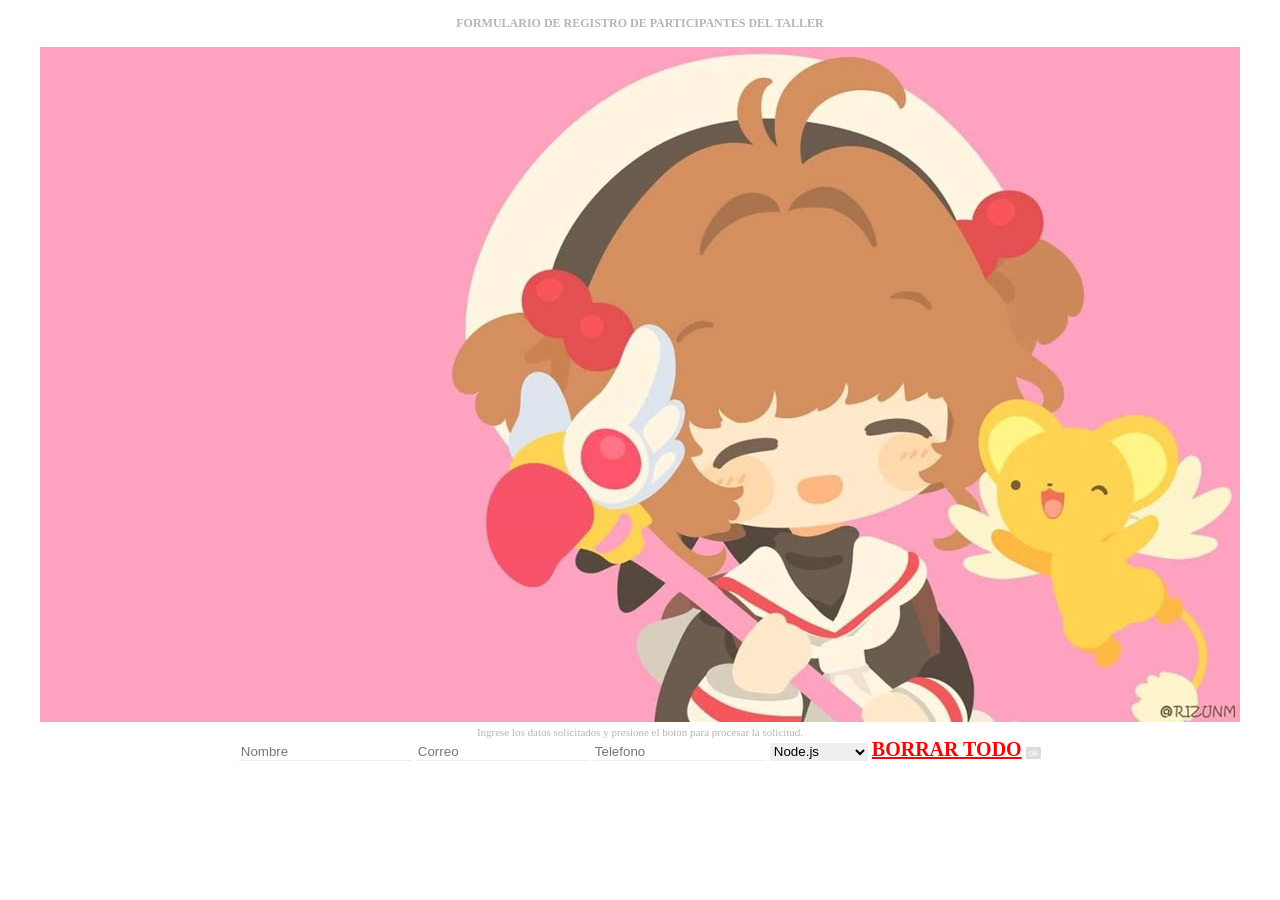
==== index.html @ dae5d759 "Agrega versión inicial del formulario de inscripción" ====
<!doctype html>
<html lang="es">
  <head>
    <meta charset="UTF-8" />
    <title>pagina1</title>
    <link rel="stylesheet" href="estilos.css" />
  </head>

  <body>
    <h4>FORMULARIO DE REGISTRO DE PARTICIPANTES DEL TALLER</h4>
    <img src="img/banner.png" />
    <p>
      Ingrese los datos solicitados y presione el boton para procesar la
      solicitud.
    </p>
    <input id="nombre" placeholder="Nombre" />
    <input id="correo" placeholder="Correo" />
    <input id="telefono" placeholder="Telefono" />
    <select id="taller">
      <option>Node.js</option>
      <option>Figma</option>
      <option>Git</option>
      <option>Testing</option>
      <option>CSS</option>
      <option>APIs</option>
      <option>React</option>
      <option>GitHub</option>
      <option>HTML</option>
      <option>Accesibilidad</option>
      <option>JavaScript</option>
      <option>Markdown</option>
    </select>
    <a href="#" id="borrar">BORRAR TODO</a>
    <button id="enviar">ok</button>
    <script src="app.js"></script>
  </body>
</html>
---- estilos.css ----
body {
  font-family: "Times New Roman";
  text-align: center;
  color: #b5b5b5;
  margin: 0;
}

h4 {
  font-size: 12px;
}

p {
  font-size: 11px;
  margin: 0;
}

input,
select {
  border: none;
  border-bottom: 1px solid #eeeeee;
  margin: 0;
}

button {
  font-size: 9px;
  padding: 1px 3px;
  background: #ddd;
  color: #fff;
  border: none;
}

a {
  color: red;
  font-size: 20px;
  font-weight: bold;
}

*:focus {
  outline: none;
}
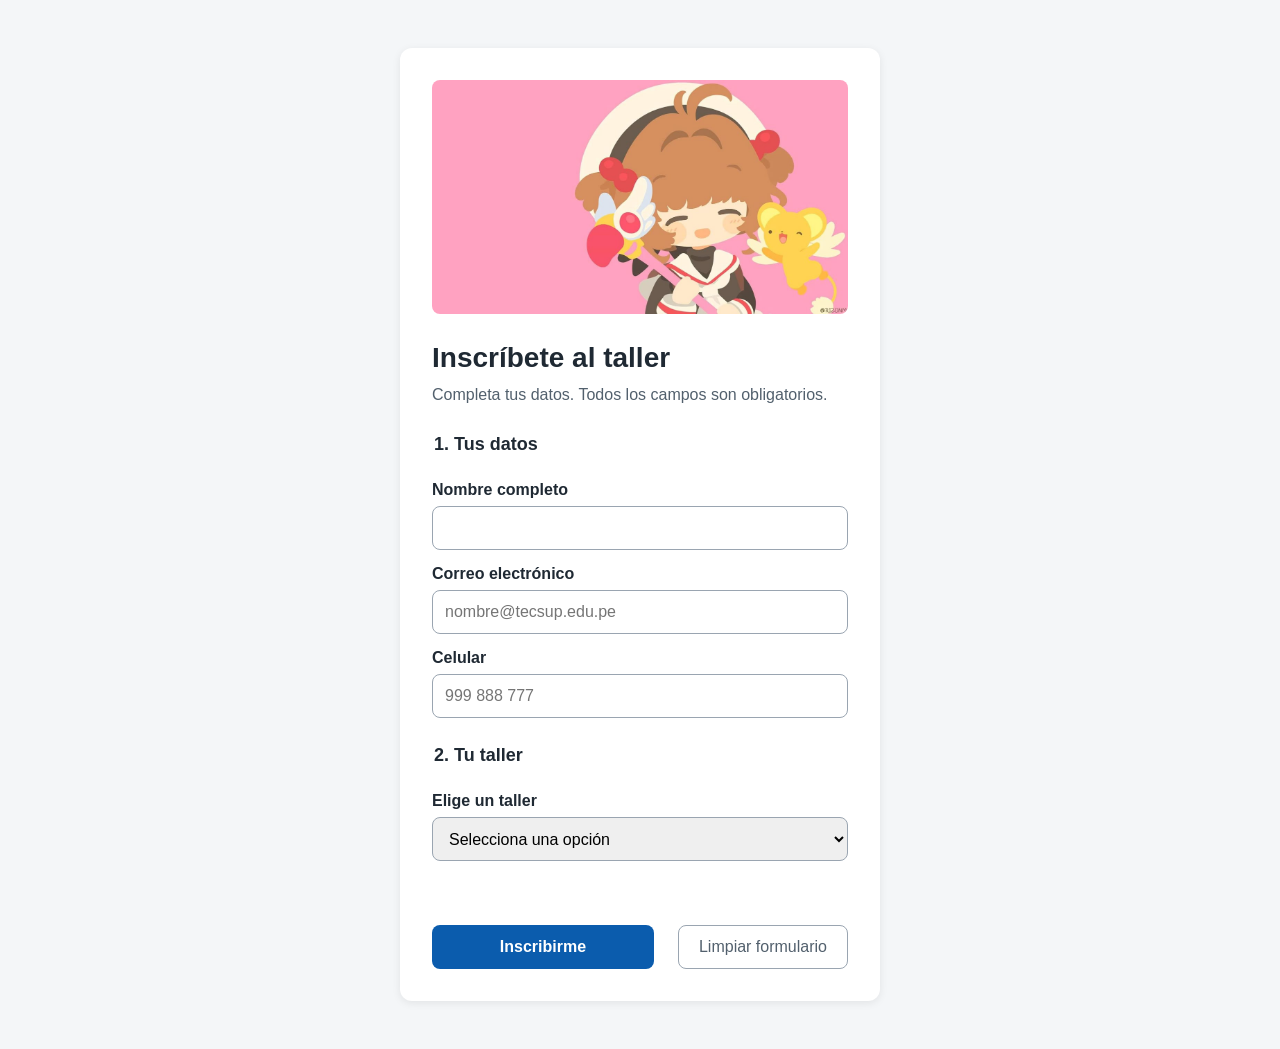
==== commit a7dc69f8: "Rediseña el formulario aplicando principios de UX/UI" ====
--- a/index.html
+++ b/index.html
@@ -2,36 +2,77 @@
 <html lang="es">
   <head>
     <meta charset="UTF-8" />
-    <title>pagina1</title>
+    <meta name="viewport" content="width=device-width, initial-scale=1.0" />
+    <title>Inscripción al taller</title>
     <link rel="stylesheet" href="estilos.css" />
   </head>
 
   <body>
-    <h4>FORMULARIO DE REGISTRO DE PARTICIPANTES DEL TALLER</h4>
-    <img src="img/banner.png" />
-    <p>
-      Ingrese los datos solicitados y presione el boton para procesar la
-      solicitud.
-    </p>
-    <input id="nombre" placeholder="Nombre" />
-    <input id="correo" placeholder="Correo" />
-    <input id="telefono" placeholder="Telefono" />
-    <select id="taller">
-      <option>Node.js</option>
-      <option>Figma</option>
-      <option>Git</option>
-      <option>Testing</option>
-      <option>CSS</option>
-      <option>APIs</option>
-      <option>React</option>
-      <option>GitHub</option>
-      <option>HTML</option>
-      <option>Accesibilidad</option>
-      <option>JavaScript</option>
-      <option>Markdown</option>
-    </select>
-    <a href="#" id="borrar">BORRAR TODO</a>
-    <button id="enviar">ok</button>
+    <main class="tarjeta">
+      <img
+        src="img/banner.png"
+        alt="Estudiantes programando en el laboratorio"
+      />
+      <h1>Inscríbete al taller</h1>
+      <p class="ayuda">
+        Completa tus datos. Todos los campos son obligatorios.
+      </p>
+
+      <form id="formulario" novalidate>
+        <fieldset>
+          <legend>1. Tus datos</legend>
+          <label for="nombre">Nombre completo</label>
+          <input id="nombre" type="text" autocomplete="name" required />
+
+          <label for="correo">Correo electrónico</label>
+          <input
+            id="correo"
+            type="email"
+            autocomplete="email"
+            placeholder="nombre@tecsup.edu.pe"
+            required
+          />
+
+          <label for="telefono">Celular</label>
+          <input id="telefono" type="tel" placeholder="999 888 777" required />
+        </fieldset>
+
+        <fieldset>
+          <legend>2. Tu taller</legend>
+          <label for="taller">Elige un taller</label>
+          <select id="taller" required>
+            <option value="">Selecciona una opción</option>
+            <optgroup label="Control de versiones">
+              <option>Git</option>
+              <option>GitHub</option>
+              <option>Markdown</option>
+            </optgroup>
+            <optgroup label="Desarrollo web">
+              <option>HTML</option>
+              <option>CSS</option>
+              <option>JavaScript</option>
+              <option>React</option>
+              <option>Node.js</option>
+              <option>APIs</option>
+            </optgroup>
+            <optgroup label="Diseño y calidad">
+              <option>Figma</option>
+              <option>Accesibilidad</option>
+              <option>Testing</option>
+            </optgroup>
+          </select>
+        </fieldset>
+
+        <p id="mensaje" class="mensaje" role="status"></p>
+
+        <div class="acciones">
+          <button type="submit" class="boton-principal">Inscribirme</button>
+          <button type="reset" class="boton-secundario">
+            Limpiar formulario
+          </button>
+        </div>
+      </form>
+    </main>
     <script src="app.js"></script>
   </body>
 </html>
--- a/estilos.css
+++ b/estilos.css
@@ -1,40 +1,136 @@
-body {
-  font-family: "Times New Roman";
-  text-align: center;
-  color: #b5b5b5;
-  margin: 0;
+:root {
+  --color-primario: #0b5cad;
+  --color-texto: #1f2933;
+  --color-suave: #52606d;
+  --color-borde: #9aa5b1;
+  --color-fondo: #f4f6f8;
+  --color-error: #b42318;
+  --color-exito: #067647;
+  --espacio: 16px;
 }
 
-h4 {
-  font-size: 12px;
+* {
+  box-sizing: border-box;
 }
 
-p {
-  font-size: 11px;
+body {
   margin: 0;
+  padding: var(--espacio);
+  font-family: Arial, Helvetica, sans-serif;
+  font-size: 16px;
+  line-height: 1.5;
+  color: var(--color-texto);
+  background: var(--color-fondo);
+}
+
+.tarjeta {
+  max-width: 480px;
+  margin: 32px auto;
+  padding: 32px;
+  background: #ffffff;
+  border-radius: 12px;
+  box-shadow: 0 2px 8px rgba(0, 0, 0, 0.08);
+}
+
+.tarjeta img {
+  width: 100%;
+  border-radius: 8px;
+}
+
+h1 {
+  font-size: 28px;
+  margin: 16px 0 4px;
+}
+
+.ayuda {
+  color: var(--color-suave);
+  margin: 0 0 24px;
+}
+
+fieldset {
+  border: none;
+  padding: 0;
+  margin: 0 0 24px;
+}
+
+legend {
+  font-size: 18px;
+  font-weight: bold;
+  margin-bottom: 8px;
+}
+
+label {
+  display: block;
+  font-weight: bold;
+  margin: 12px 0 4px;
 }
 
 input,
 select {
-  border: none;
-  border-bottom: 1px solid #eeeeee;
-  margin: 0;
+  width: 100%;
+  min-height: 44px;
+  padding: 8px 12px;
+  font-size: 16px;
+  border: 1px solid var(--color-borde);
+  border-radius: 8px;
+}
+
+.validado input:invalid,
+.validado select:invalid {
+  border: 2px solid var(--color-error);
+}
+
+.acciones {
+  display: flex;
+  gap: 24px;
+  flex-wrap: wrap;
 }
 
 button {
-  font-size: 9px;
-  padding: 1px 3px;
-  background: #ddd;
-  color: #fff;
-  border: none;
+  min-height: 44px;
+  padding: 10px 20px;
+  font-size: 16px;
+  border-radius: 8px;
+  cursor: pointer;
 }
 
-a {
-  color: red;
-  font-size: 20px;
+.boton-principal {
+  flex: 1;
+  background: var(--color-primario);
+  color: #ffffff;
+  border: none;
   font-weight: bold;
 }
 
-*:focus {
-  outline: none;
+.boton-principal:disabled {
+  opacity: 0.6;
+  cursor: wait;
 }
+
+.boton-secundario {
+  background: transparent;
+  color: var(--color-suave);
+  border: 1px solid var(--color-borde);
+}
+
+:focus-visible {
+  outline: 3px solid #f59e0b;
+  outline-offset: 2px;
+}
+
+.mensaje {
+  min-height: 24px;
+  font-weight: bold;
+}
+
+.mensaje.error {
+  color: var(--color-error);
+}
+
+.mensaje.exito {
+  color: var(--color-exito);
+}
+
+.mensaje.info {
+  color: var(--color-primario);
+}
